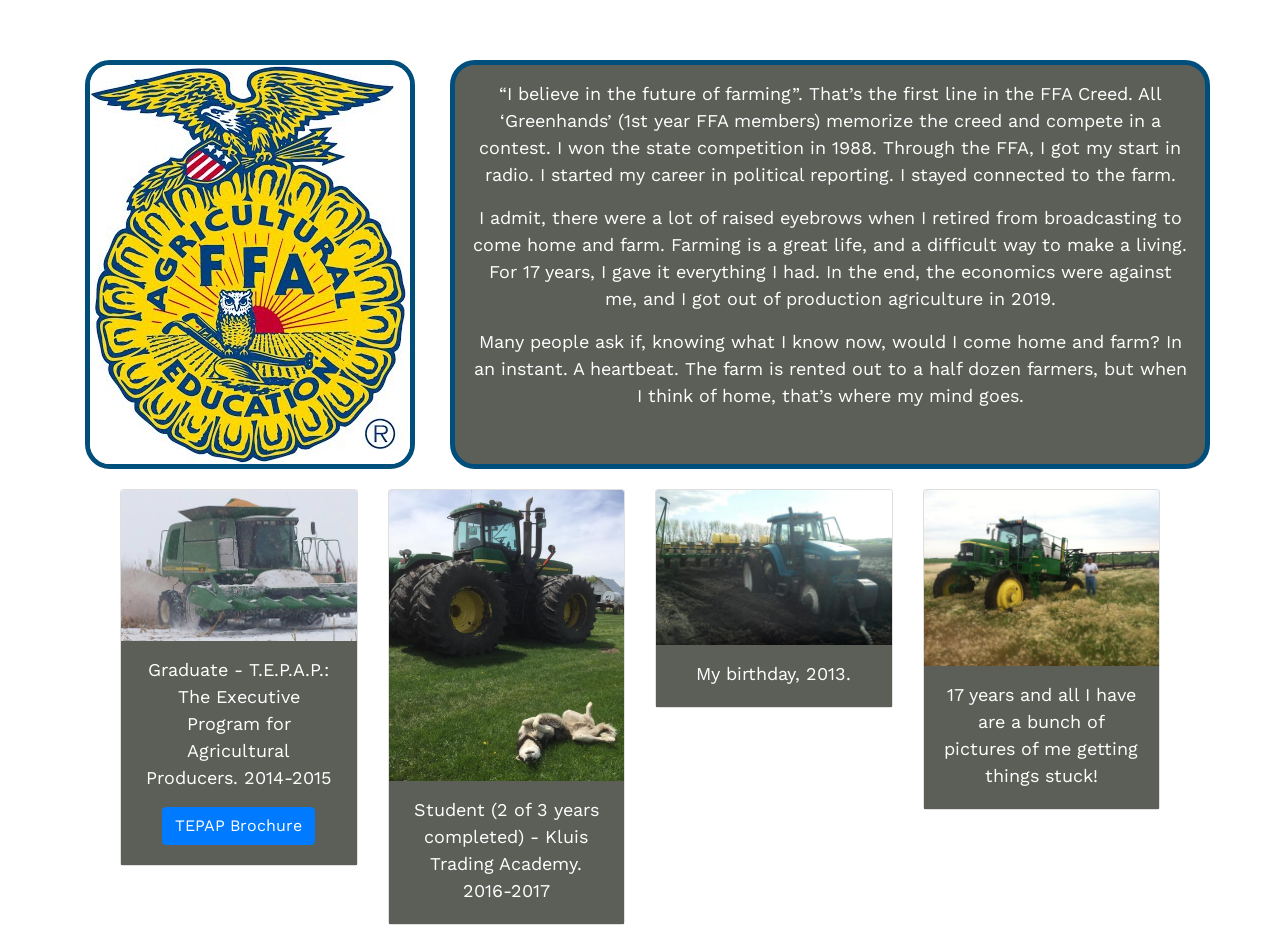
==== farming/farming.html @ 0c7d0540 "farming page finished" ====
<!DOCTYPE html>
<html lang="en">

<head>
    <meta charset="UTF-8">
    <meta name="viewport" content="width=device-width, initial-scale=1.0">
    <link rel="stylesheet" href="https://stackpath.bootstrapcdn.com/bootstrap/4.5.2/css/bootstrap.min.css"
        integrity="sha384-JcKb8q3iqJ61gNV9KGb8thSsNjpSL0n8PARn9HuZOnIxN0hoP+VmmDGMN5t9UJ0Z" crossorigin="anonymous">
    <script src="https://stackpath.bootstrapcdn.com/bootstrap/4.5.2/js/bootstrap.min.js"
        integrity="sha384-B4gt1jrGC7Jh4AgTPSdUtOBvfO8shuf57BaghqFfPlYxofvL8/KUEfYiJOMMV+rV"
        crossorigin="anonymous"></script>
    <link rel="preconnect" href="https://fonts.gstatic.com">
    <link href="https://fonts.googleapis.com/css2?family=Montserrat:wght@500&family=Work+Sans&display=swap"
        rel="stylesheet">
    <link rel="stylesheet" href="farming.css">
    <title>Farming</title>
</head>

<body>
    <div class="container">
        <div class="row" id='toprow'>
            <div class="col-4">
                <img id='ffa' src='../images/FFA.jpg' alt="FFA Emblem">
            </div>
            <div class="col-8" id='farmingtext'>
                <p>“I believe in the future of farming”. That’s the first line in the FFA Creed. All ‘Greenhands’ (1st
                    year FFA members) memorize the creed and compete in a contest. I won the state competition in 1988.
                    Through the FFA, I got my start in radio. I started my career in political reporting. I stayed
                    connected to the farm.</p>

                <p>I admit, there were a lot of raised eyebrows when I retired from broadcasting to come home and farm.
                    Farming is a great life, and a difficult way to make a living. For 17 years, I gave it everything I
                    had. In the end, the economics were against me, and I got out of production agriculture in 2019.</p>

                <p>Many people ask if, knowing what I know now, would I come home and farm? In an instant. A heartbeat.
                    The farm is rented out to a half dozen farmers, but when I think of home, that’s where my mind goes.
                </p>
            </div>
        </div>
    </div>
    <div class="container">
        <div class="row" id='secondrow'>
            <div class="col">
                <div class="card" id='card'>
                    <img src="../images/combine.jpg" class="card-img-top" alt="TEPAP Brochure">
                    <div class="card-body" id='card_body'>
                        <p class="card-text" >Graduate - T.E.P.A.P.: The Executive Program for Agricultural Producers.
                            2014-2015</p>
                        <a href="../images/TEPAP.jpg" class="btn btn-primary">TEPAP Brochure</a>
                    </div>
                </div>
            </div>
            <div class="col">
                <div class="card" id='card'>
                    <img src="../images/jd9520.jpg" class="card-img-top" alt="TEPAP Brochure">
                    <div class="card-body" id='card_body'>
                        <p class="card-text" >Student (2 of 3 years completed) - Kluis Trading Academy. 2016-2017</p>
                    </div>
                </div>
            </div>
            <div class="col">
            <div class="card" id='card'>
                <img src="../images/8770.jpg" class="card-img-top" alt="TEPAP Brochure">
                <div class="card-body" id='card_body'>
                    <p class="card-text">My birthday, 2013.</p>
                </div>
            </div>
            </div>
            <div class="col">
            <div class="card" id='card'>
                <img src="../images/4710.jpg" class="card-img-top" alt="TEPAP Brochure">
                <div class="card-body" id='card_body'>
                    <p class="card-text" >17 years and all I have are a bunch of pictures of me getting things stuck!</p>
                </div>
            </div>
            </div>
        </div>
    </div>

</body>

</html>
---- farming/farming.css ----
body {
    background-image: url('../images/field.jpg');
}

#card_body {
    color: white;
    background-color: #5c5f58;


    padding-top: 15px;
    text-align: center;
    font-family: 'Work Sans', sans-serif;
    font-size: large;
}

#farmingtext {
    color: white;
    background-color: #5c5f58;
    border: 5px solid #004e7c;
    border-radius: 25px;
    padding-top: 15px;
    text-align: center;
    font-family: 'Work Sans', sans-serif;
    font-size: large;
}

#ffa {
    border: 5px solid #004e7c;
    border-radius: 25px;
}

#toprow {
    margin-top: 60px;
}

#secondrow {
    margin: 20px;

}
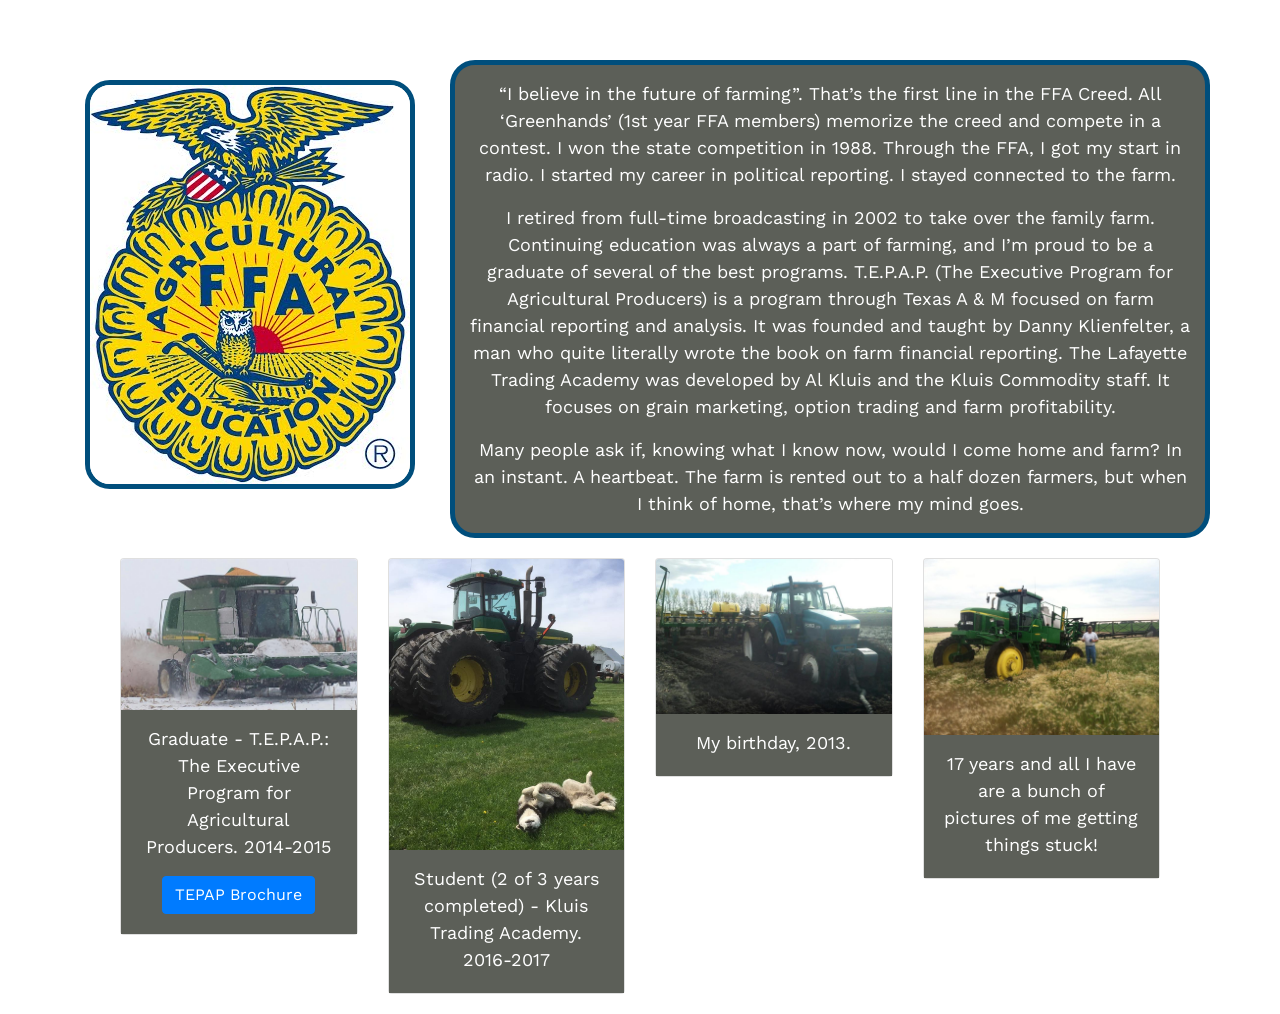
==== commit dd72b8a6: "farming page reworded" ====
--- a/farming/farming.html
+++ b/farming/farming.html
@@ -28,9 +28,13 @@
                     Through the FFA, I got my start in radio. I started my career in political reporting. I stayed
                     connected to the farm.</p>
 
-                <p>I admit, there were a lot of raised eyebrows when I retired from broadcasting to come home and farm.
-                    Farming is a great life, and a difficult way to make a living. For 17 years, I gave it everything I
-                    had. In the end, the economics were against me, and I got out of production agriculture in 2019.</p>
+                <p>I retired from full-time broadcasting in 2002 to take over the family farm. Continuing education was
+                    always a part of farming, and I’m proud to be a graduate of several of the best programs. T.E.P.A.P.
+                    (The Executive Program for Agricultural Producers) is a program through Texas A & M focused on farm
+                    financial reporting and analysis. It was founded and taught by Danny Klienfelter, a man who quite
+                    literally wrote the book on farm financial reporting. The Lafayette Trading Academy was developed by
+                    Al Kluis and the Kluis Commodity staff. It focuses on grain marketing, option trading and farm
+                    profitability.</p>
 
                 <p>Many people ask if, knowing what I know now, would I come home and farm? In an instant. A heartbeat.
                     The farm is rented out to a half dozen farmers, but when I think of home, that’s where my mind goes.
@@ -44,7 +48,7 @@
                 <div class="card" id='card'>
                     <img src="../images/combine.jpg" class="card-img-top" alt="TEPAP Brochure">
                     <div class="card-body" id='card_body'>
-                        <p class="card-text" >Graduate - T.E.P.A.P.: The Executive Program for Agricultural Producers.
+                        <p class="card-text">Graduate - T.E.P.A.P.: The Executive Program for Agricultural Producers.
                             2014-2015</p>
                         <a href="../images/TEPAP.jpg" class="btn btn-primary">TEPAP Brochure</a>
                     </div>
@@ -54,25 +58,26 @@
                 <div class="card" id='card'>
                     <img src="../images/jd9520.jpg" class="card-img-top" alt="TEPAP Brochure">
                     <div class="card-body" id='card_body'>
-                        <p class="card-text" >Student (2 of 3 years completed) - Kluis Trading Academy. 2016-2017</p>
+                        <p class="card-text">Student (2 of 3 years completed) - Kluis Trading Academy. 2016-2017</p>
                     </div>
                 </div>
             </div>
             <div class="col">
-            <div class="card" id='card'>
-                <img src="../images/8770.jpg" class="card-img-top" alt="TEPAP Brochure">
-                <div class="card-body" id='card_body'>
-                    <p class="card-text">My birthday, 2013.</p>
+                <div class="card" id='card'>
+                    <img src="../images/8770.jpg" class="card-img-top" alt="TEPAP Brochure">
+                    <div class="card-body" id='card_body'>
+                        <p class="card-text">My birthday, 2013.</p>
+                    </div>
                 </div>
             </div>
-            </div>
             <div class="col">
-            <div class="card" id='card'>
-                <img src="../images/4710.jpg" class="card-img-top" alt="TEPAP Brochure">
-                <div class="card-body" id='card_body'>
-                    <p class="card-text" >17 years and all I have are a bunch of pictures of me getting things stuck!</p>
+                <div class="card" id='card'>
+                    <img src="../images/4710.jpg" class="card-img-top" alt="TEPAP Brochure">
+                    <div class="card-body" id='card_body'>
+                        <p class="card-text">17 years and all I have are a bunch of pictures of me getting things stuck!
+                        </p>
+                    </div>
                 </div>
-            </div>
             </div>
         </div>
     </div>
--- a/farming/farming.css
+++ b/farming/farming.css
@@ -25,6 +25,7 @@
 }
 
 #ffa {
+    margin-top: 20px;
     border: 5px solid #004e7c;
     border-radius: 25px;
 }
